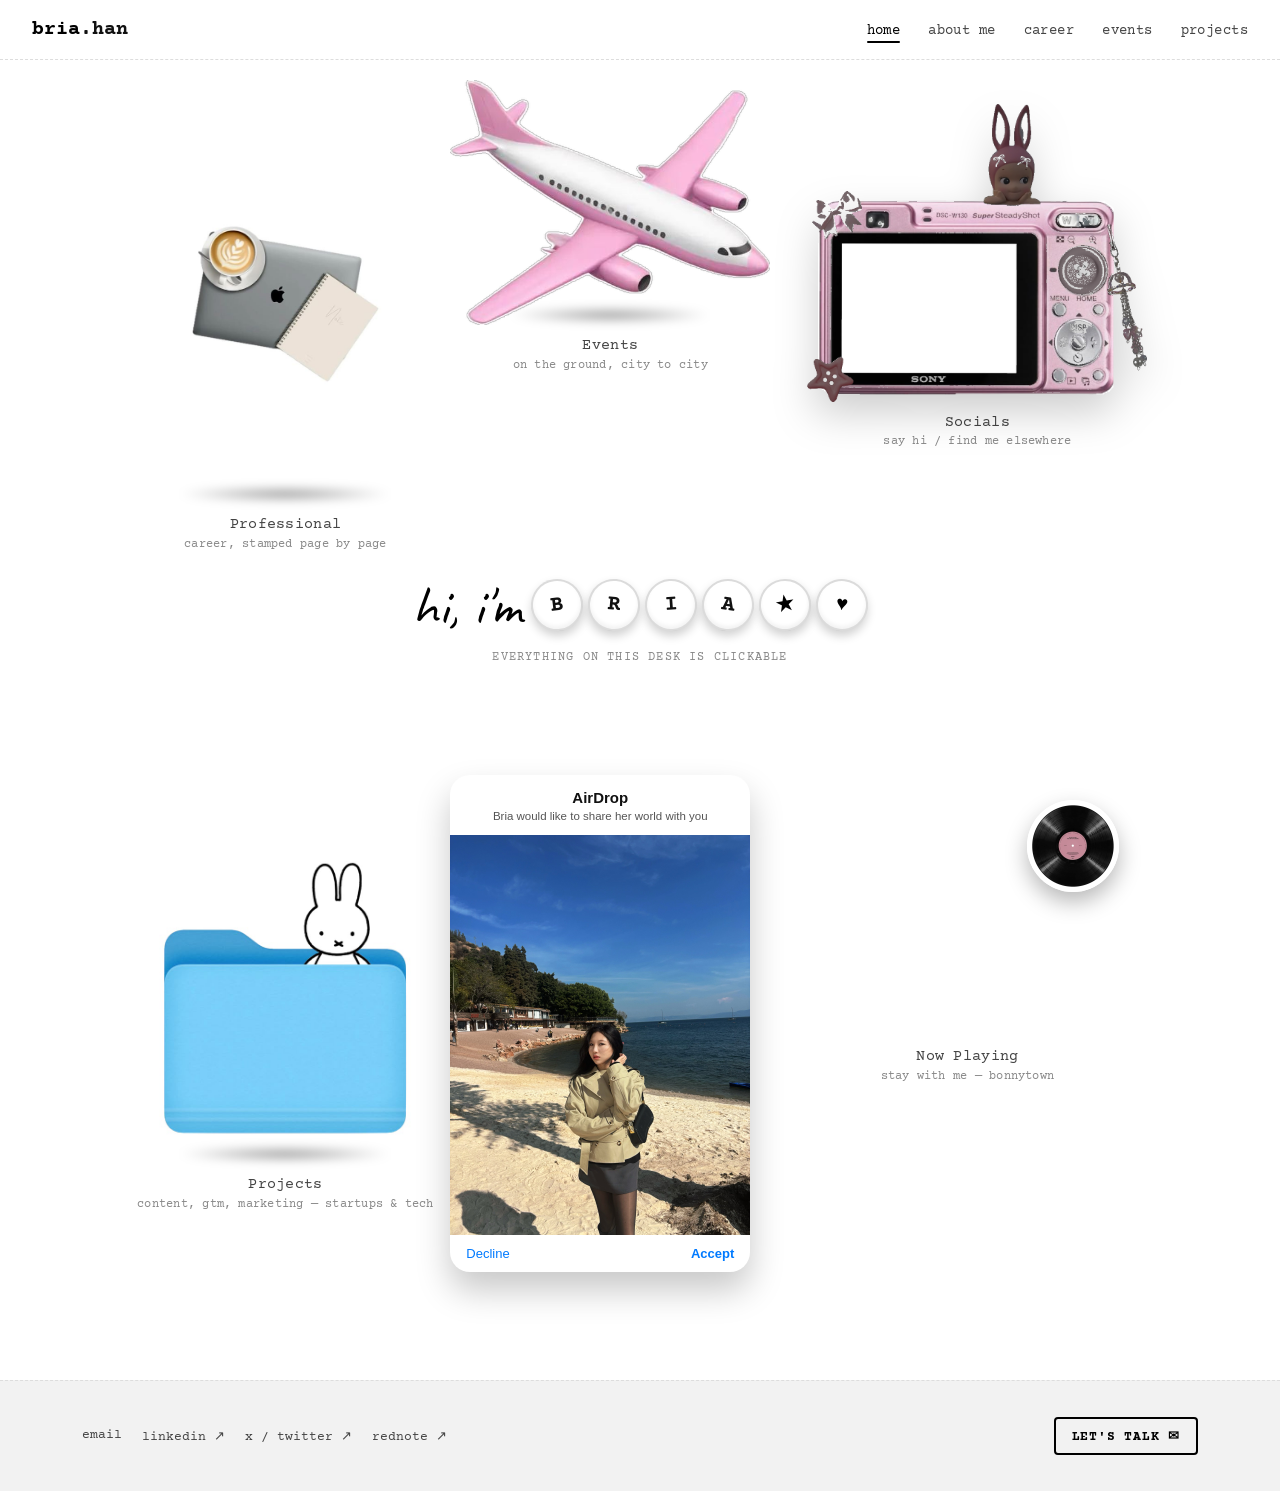
==== index.html @ 5ba540d6 "Fix AirDrop button clicks by removing conflicting drag behavior; update socials sound" ====
<!doctype html>
<html lang="en">
<head>
<meta charset="UTF-8">
<meta name="viewport" content="width=device-width, initial-scale=1">
<title>Bria Han — Growth &amp; GTM Marketer</title>
<meta name="description" content="Bria Han — growth marketing lead scaling AI and Web3 startups from zero to launch.">
<link rel="stylesheet" href="css/style.css?v=1786648457">
<link rel="stylesheet" href="css/home.css?v=1786648457">
</head>
<body>

<nav class="site-nav">
  <a href="index.html" class="logo">bria<span>.han</span></a>
  <button class="nav-toggle" aria-label="Toggle navigation" aria-expanded="false">☰ menu</button>
  <ul class="nav-links">
    <li><a href="index.html" class="active">home</a></li>
    <li><a href="life.html">about me</a></li>
    <li><a href="career.html">career</a></li>
    <li><a href="events.html">events</a></li>
    <li><a href="projects.html">projects</a></li>
  </ul>
</nav>

<main>
  <section class="flatlay">
    <div class="wrap">
      <div class="flatlay-canvas" id="flatlayCanvas" data-reveal>

        <div class="flatlay-greeting">
          <a class="hand-greeting" href="life.html">
            <span class="hand-lead">hi, i'm</span>
            <span class="bead-name">
              <span class="bead" style="--r:-7deg">B</span>
              <span class="bead" style="--r:5deg">R</span>
              <span class="bead" style="--r:-4deg">I</span>
              <span class="bead" style="--r:8deg">A</span>
              <span class="bead bead-charm" style="--r:-10deg">★</span>
              <span class="bead bead-charm" style="--r:6deg">♥</span>
            </span>
          </a>
          <span class="hand-hint">everything on this desk is clickable</span>
        </div>

        <!-- Real photo → Career / Professional -->
        <a class="flatlay-item pos-1" href="career.html" aria-label="Professional / Career" data-drag data-sound="assets/sounds/professional-sound.mp3" style="--delay:0ms">
          <span class="obj-photo-frame">
            <img src="assets/professional-4.jpg" alt="" draggable="false">
            <span class="steam" aria-hidden="true">
              <span class="steam-wisp"></span>
              <span class="steam-wisp"></span>
              <span class="steam-wisp"></span>
            </span>
          </span>
          <span class="obj-caption">Professional<small>career, stamped page by page</small></span>
        </a>

        <!-- Real photo → Events -->
        <a class="flatlay-item pos-2" href="events.html" aria-label="Events" data-drag data-sound="assets/sounds/airplane-whoosh.wav" style="--delay:90ms">
          <span class="obj-photo-frame">
            <img src="assets/travel.png" alt="" draggable="false">
          </span>
          <span class="obj-caption">Events<small>on the ground, city to city</small></span>
        </a>

        <!-- Camera + real video playing on its screen → Socials -->
        <a class="flatlay-item pos-3 obj-camera" href="socials.html" aria-label="Socials" data-drag data-sound="assets/sounds/socials-shutter.mp3" style="--delay:180ms">
          <div class="camera-frame">
            <img src="assets/camera-icon.png" alt="" draggable="false">
            <video class="camera-screen" src="assets/life/video-1.mp4" autoplay muted loop playsinline></video>
          </div>
          <span class="obj-caption">Socials<small>say hi / find me elsewhere</small></span>
        </a>

        <!-- Real photo → Projects -->
        <a class="flatlay-item pos-4" href="projects.html" aria-label="Projects" data-drag data-sound="assets/sounds/typing.wav" style="--delay:270ms">
          <span class="obj-photo-frame">
            <img src="assets/professional-3.jpg" alt="" draggable="false">
          </span>
          <span class="obj-caption">Projects<small>content, gtm, marketing — startups &amp; tech</small></span>
        </a>

        <!-- AirDrop mini-card, with a real photo → about me -->
        <div class="flatlay-item pos-5 obj-airdrop" style="--delay:360ms">
          <div class="airdrop-mini">
            <div class="airdrop-mini-top">
              <div class="airdrop-mini-title">AirDrop</div>
              <div class="airdrop-mini-msg">Bria would like to share her world with you</div>
            </div>
            <img class="airdrop-mini-photo" src="assets/life/photo-1.jpg" alt="" draggable="false">
            <div class="airdrop-mini-bottom">
              <button type="button" class="airdrop-decline">Decline</button>
              <button type="button" class="airdrop-accept">Accept</button>
            </div>
          </div>
        </div>

        <!-- Real Spotify embed — plays in place, never leaves the site -->
        <div class="flatlay-item pos-6 obj-music" data-drag style="--delay:450ms">
          <div class="music-stack">
            <img class="vinyl-disc" src="assets/vinyl-icon.jpg" alt="" draggable="false">
            <iframe
              class="music-iframe"
              src="https://open.spotify.com/embed/track/6IrAYJkW5vJPDEv1FZudGi?utm_source=generator&theme=0"
              width="100%" height="152" frameborder="0" allowfullscreen=""
              allow="autoplay; clipboard-write; encrypted-media; fullscreen; picture-in-picture"
              loading="lazy" title="Currently playing on Spotify"></iframe>
          </div>
          <span class="obj-caption">Now Playing<small>stay with me — bonnytown</small></span>
        </div>

      </div>
    </div>
  </section>
</main>

<footer class="site-footer" id="contact">
  <div class="footer-inner">
    <div class="footer-links">
      <a href="mailto:briahan12@gmail.com">email</a>
      <a href="https://www.linkedin.com/in/jia-bria-h-29113a12a/" target="_blank" rel="noopener">linkedin ↗</a>
      <a href="https://x.com/briwhoze" target="_blank" rel="noopener">x / twitter ↗</a>
      <a href="https://xhslink.cn/m/ABX12x1BnRb" target="_blank" rel="noopener">rednote ↗</a>
    </div>
    <a class="footer-cta" href="mailto:briahan12@gmail.com">let's talk ✉</a>
  </div>
</footer>

<script src="js/main.js?v=1786648457"></script>
</body>
</html>
---- css/style.css ----
/* =========================================================
   PASSPORT PORTFOLIO — SHARED STYLES
   ========================================================= */

@import url('https://fonts.googleapis.com/css2?family=Courier+Prime:ital,wght@0,400;0,700;1,400&family=Caveat:wght@500;600;700&display=swap');

:root{
  --paper:        #ffffff;
  --paper-dark:   #f2f2f2;
  --paper-card:   #fefefe;
  --ink:          #111111;
  --ink-soft:     #444444;
  --muted:        #888888;
  --line:         #dddddd;

  --stamp-blue:   #000000;
  --stamp-green:  #000000;
  --stamp-red:    #000000;
  --stamp-mustard:#000000;

  /* stamp-only accent colors (passport stamps keep color; UI chrome stays b/w) */
  --stampc-blue:    #3a5a8c;
  --stampc-green:   #4f7a5c;
  --stampc-red:     #b5523a;
  --stampc-mustard: #b48a2e;
  --stampc-purple:  #6b4f8c;
  --stampc-teal:    #3a7a7a;
  --stampc-babyblue: #6fa8d8;
  --stampc-pink:      #d97fa3;

  --radius-sm: 6px;
  --radius-md: 12px;

  --font-display: 'Courier Prime', 'Courier New', Courier, monospace;
  --font-hand:    'Caveat', cursive;
  --font-mono:    'Courier Prime', 'Courier New', Courier, monospace;
  --font-body:    'Courier Prime', 'Courier New', Courier, monospace;
}

*, *::before, *::after{ box-sizing: border-box; }
html{ scroll-behavior: smooth; }

body{
  margin: 0;
  font-family: var(--font-body);
  color: var(--ink);
  background-color: var(--paper);
  -webkit-font-smoothing: antialiased;
  overflow-x: hidden;
}

img{ max-width: 100%; display:block; }
a{ color: inherit; text-decoration: none; }
button{ font-family: inherit; cursor: pointer; }

.wrap{
  max-width: 1180px;
  margin: 0 auto;
  padding: 0 32px;
}

/* ---------- headings / type helpers ---------- */
h1, h2, h3{ font-family: var(--font-display); margin: 0; }
.hand{ font-family: var(--font-mono); }
.mono{ font-family: var(--font-mono); letter-spacing: .02em; }
.label{
  font-family: var(--font-mono);
  font-size: 12px;
  letter-spacing: .12em;
  text-transform: uppercase;
  color: var(--muted);
}

/* ---------- NAV ---------- */
.site-nav{
  position: sticky;
  top: 0;
  z-index: 50;
  display: flex;
  align-items: center;
  justify-content: space-between;
  padding: 18px 32px;
  background: rgba(255,255,255,0.88);
  backdrop-filter: blur(6px);
  border-bottom: 1px dashed var(--line);
}
.site-nav .logo{
  font-family: var(--font-display);
  font-weight: 700;
  font-size: 20px;
  color: var(--stamp-green);
}
.site-nav .logo span{ color: var(--ink); }
.nav-links{
  display: flex;
  gap: 28px;
  list-style: none;
  margin: 0; padding: 0;
}
.nav-links a{
  font-family: var(--font-mono);
  font-size: 14px;
  letter-spacing: .03em;
  color: var(--ink-soft);
  position: relative;
  transition: color .2s ease;
}
.nav-links a:hover, .nav-links a.active{ color: var(--stamp-red); }
.nav-links a.active::after{
  content: '';
  position: absolute;
  left: 0; right: 0; bottom: -4px;
  height: 2px;
  background: var(--stamp-red);
  border-radius: 2px;
}
.nav-toggle{ display:none; }

@media (max-width: 720px){
  .nav-links{
    position: fixed;
    inset: 62px 0 auto 0;
    background: var(--paper);
    flex-direction: column;
    padding: 18px 32px 26px;
    border-bottom: 1px dashed var(--line);
    display: none;
    gap: 14px;
  }
  .nav-links.open{ display: flex; }
  .nav-toggle{
    display: block;
    background: none;
    border: 1px solid var(--ink);
    border-radius: var(--radius-sm);
    padding: 6px 10px;
    font-family: var(--font-mono);
  }
}

/* ---------- STAMP component ---------- */
.stamp{
  position: relative;
  display: flex;
  flex-direction: column;
  align-items: center;
  justify-content: center;
  text-align: center;
  padding: 14px 10px;
  border: 2px solid var(--c, var(--stamp-blue));
  color: var(--c, var(--stamp-blue));
  opacity: .88;
  background: transparent;
  transition: transform .25s ease, opacity .25s ease;
  user-select: none;
}
.stamp:hover{ transform: rotate(0deg) scale(1.05); opacity: 1; }
.stamp .stamp-title{ font-family: var(--font-mono); font-weight:700; font-size: 12px; line-height:1.25; word-break: break-word; max-width: 92%; }
.stamp .stamp-sub{ font-family: var(--font-mono); font-size: 10px; margin-top:2px; letter-spacing:.04em; }
.stamp .stamp-icon{ font-size: 20px; margin-bottom: 4px; }
.stamp .stamp-icon-img{
  width: 60px;
  height: 60px;
  object-fit: cover;
  border-radius: 50%;
  margin-bottom: 5px;
  box-shadow: 0 2px 5px rgba(0,0,0,0.2);
}
.stamp--tri .stamp-icon-img{ width: 46px; height: 46px; margin-bottom: 3px; }

/* stamps carrying a real photo icon read fine without the passport-stamp
   border/ring, so drop the frame for just those */
.stamp:has(.stamp-icon-img){
  border-color: transparent;
}

.stamp--circle{ width: 128px; height: 128px; border-radius: 50%; border-style: double; border-width: 4px; }
.stamp--hex{
  width: 140px; height: 130px;
  clip-path: polygon(25% 3%, 75% 3%, 100% 50%, 75% 97%, 25% 97%, 0% 50%);
  border-style: dashed;
}
.stamp--tri{
  width: 150px; height: 140px;
  clip-path: polygon(50% 4%, 96% 92%, 4% 92%);
  border-style: solid;
  padding-top: 34px;
}
.stamp--rect{
  width: 150px; height: 96px;
  border-radius: 4px;
  border-style: dotted;
  border-width: 3px;
}

.rot-1{ transform: rotate(-6deg); }
.rot-2{ transform: rotate(4deg); }
.rot-3{ transform: rotate(-2deg); }
.rot-4{ transform: rotate(7deg); }
.rot-5{ transform: rotate(-9deg); }

/* ---------- authentic passport-paper texture (shared by career + about) ---------- */
.passport-paper{
  position: relative;
  background-color: var(--paper-card);
  background-image:
    repeating-linear-gradient(115deg, rgba(0,0,0,0.035) 0px, rgba(0,0,0,0.035) 1px, transparent 1px, transparent 6px),
    repeating-linear-gradient(25deg, rgba(0,0,0,0.03) 0px, rgba(0,0,0,0.03) 1px, transparent 1px, transparent 6px);
}
.passport-paper::before{
  content: '';
  position: absolute;
  inset: 10px;
  border: 1px solid rgba(0,0,0,0.14);
  pointer-events: none;
}
.passport-paper::after{
  content: '';
  position: absolute;
  inset: 13px;
  border: 1px solid rgba(0,0,0,0.07);
  pointer-events: none;
}

/* ---------- card / tilt utility ---------- */
.tilt-card{
  background: var(--paper-card);
  border: 1px solid var(--line);
  box-shadow: 0 6px 18px rgba(0,0,0,0.08);
  transition: transform .25s ease, box-shadow .25s ease;
}
.tilt-card:hover{
  transform: translateY(-6px) rotate(0deg) !important;
  box-shadow: 0 16px 30px rgba(0,0,0,0.16);
  z-index: 5;
}

/* ---------- section rhythm ---------- */
section{ padding: 90px 0; }
.section-head{ text-align:center; margin-bottom: 54px; }
.section-head .label{ margin-bottom: 8px; }
.section-head h2{ font-size: clamp(28px, 4vw, 42px); }

/* ---------- SIMPLE SIGNATURE FOOTER ---------- */
.site-footer{
  margin-top: 60px;
  border-top: 1px dashed var(--line);
  background: var(--paper-dark);
}
.footer-inner{
  display: flex;
  flex-wrap: wrap;
  align-items: center;
  justify-content: space-between;
  gap: 18px;
  padding: 36px 32px;
  max-width: 1180px;
  margin: 0 auto;
}
.footer-links{ display:flex; gap: 20px; flex-wrap: wrap; }
.footer-links a{
  font-family: var(--font-mono);
  font-size: 13px;
  color: var(--ink-soft);
  border-bottom: 1px solid transparent;
  transition: border-color .2s ease, color .2s ease;
}
.footer-links a:hover{ color: var(--stamp-red); border-color: var(--stamp-red); }
.footer-cta{
  font-family: var(--font-mono);
  font-weight: 700;
  font-size: 13px;
  letter-spacing: .06em;
  text-transform: uppercase;
  color: var(--stamp-red);
  border: 2px solid var(--stamp-red);
  padding: 9px 16px;
  border-radius: 4px;
  transition: background .2s ease, color .2s ease;
}
.footer-cta:hover{ background: var(--stamp-red); color: var(--paper); }
.footer-signoff{
  text-align:center;
  font-family: var(--font-mono);
  font-size: 13px;
  color: var(--ink-soft);
  padding: 4px 0 28px;
}

/* ---------- perforated divider ---------- */
.perf-divider{
  height: 0;
  border-top: 2px dashed var(--line);
  margin: 0 32px;
}

/* ---------- utility ---------- */
.btn{
  display: inline-flex;
  align-items: center;
  gap: 8px;
  font-family: var(--font-mono);
  font-size: 13px;
  letter-spacing: .05em;
  text-transform: uppercase;
  border: 2px solid var(--ink);
  padding: 10px 18px;
  border-radius: 4px;
  background: transparent;
  transition: all .2s ease;
}
.btn:hover{ background: var(--ink); color: var(--paper); }
.btn--accent{ border-color: var(--stamp-red); color: var(--stamp-red); }
.btn--accent:hover{ background: var(--stamp-red); color: var(--paper); }

[data-reveal]{
  opacity: 0;
  transform: translateY(18px);
  transition: opacity .6s ease, transform .6s ease;
}
[data-reveal].is-visible{ opacity: 1; transform: translateY(0); }

.visually-hidden{
  position:absolute; width:1px; height:1px; overflow:hidden;
  clip:rect(0 0 0 0); white-space:nowrap;
}
---- css/home.css ----
/* ===================== HOME — SCATTERED FLATLAY (illustrated objects) ===================== */

.flatlay{
  padding-top: 20px;
  padding-bottom: 20px;
}
.flatlay-canvas{
  position: relative;
  width: 100%;
  min-height: 1220px;
}

.flatlay-item{
  position: absolute;
  width: 340px;
  background: none;
  border: none;
  text-align: center;
  cursor: pointer;
  opacity: 1;
  animation: item-float 7.5s ease-in-out infinite;
  animation-delay: var(--delay, 0ms);
}
.flatlay-item.is-dragging{ animation: none !important; cursor: grabbing; z-index: 40; }
.flatlay-item:not(.is-dragging):hover{
  animation-play-state: paused;
  transform: translateY(-8px) scale(1.03) rotate(var(--rot, 0deg)) !important;
  z-index: 30;
}
/* images/video must never trigger the browser's native drag-and-drop —
   that hijacks our custom drag and turns every move into an accidental click */
.flatlay-item img,
.flatlay-item video{
  -webkit-user-drag: none;
  user-drag: none;
  user-select: none;
  -webkit-user-select: none;
}

.obj-photo-frame{
  position: relative;
  display: block;
  background: none;
  border: none;
  padding: 0;
}
/* contact shadow: a blurred ellipse instead of drop-shadow, since plain JPGs
   have no alpha channel and drop-shadow would box the whole rectangle */
.obj-photo-frame::after{
  content: '';
  position: absolute;
  left: 50%; bottom: 2px;
  transform: translateX(-50%);
  width: 62%; height: 16px;
  background: radial-gradient(ellipse, rgba(0,0,0,0.4) 0%, rgba(0,0,0,0) 72%);
  filter: blur(5px);
  z-index: 0;
  transition: opacity .25s ease;
}
.flatlay-item:hover .obj-photo-frame::after{ opacity: .7; }
/* ---------- rising steam over the coffee cup (Professional icon) ---------- */
.steam{
  position: absolute;
  left: 29%;
  top: 30%;
  width: 1px;
  height: 1px;
  z-index: 2;
  pointer-events: none;
}
.steam-wisp{
  position: absolute;
  bottom: 0;
  left: 0;
  width: 7px;
  height: 26px;
  border-radius: 50%;
  background: rgba(255,255,255,0.75);
  filter: blur(3px);
  opacity: 0;
  animation: steam-rise 3.2s ease-in infinite;
}
.steam-wisp:nth-child(1){ left: -10px; animation-delay: 0s; }
.steam-wisp:nth-child(2){ left: 0px;   animation-delay: 1.05s; }
.steam-wisp:nth-child(3){ left: 9px;   animation-delay: 2.1s; }
.flatlay-item:hover .steam-wisp{ animation-duration: 2s; }
@keyframes steam-rise{
  0%{ transform: translateY(0) translateX(0) scaleX(1); opacity: 0; }
  15%{ opacity: .65; }
  55%{ transform: translateY(-30px) translateX(4px) scaleX(1.3); opacity: .4; }
  100%{ transform: translateY(-58px) translateX(-3px) scaleX(1.6); opacity: 0; }
}
@media (prefers-reduced-motion: reduce){
  .steam-wisp{ animation: none; opacity: 0; }
}
@media (max-width: 860px){
  .steam{ display: none; }
}

.obj-photo-frame img{
  position: relative;
  z-index: 1;
  width: 100%;
  height: auto;
  max-height: 400px;
  object-fit: contain;
  display: block;
  margin: 0 auto;
  mix-blend-mode: multiply;
}

.obj-caption{
  display: block;
  margin-top: 12px;
  font-family: var(--font-mono);
  font-size: 15px;
  letter-spacing: .02em;
  color: var(--ink-soft);
  line-height: 1.25;
}
.obj-caption small{
  display:block;
  font-family: var(--font-mono);
  font-size: 11.5px;
  color: var(--muted);
  margin-top: 3px;
  letter-spacing: .02em;
}

/* --- placements (desktop): six large objects, condensed close around the greeting --- */
.pos-1{ top: 2%;  left: 3%;  --rot: -6deg; z-index: 2; }
.pos-2{ top: 0%;  left: 33%; --rot: 5deg;  width: 320px; z-index: 2; }
.pos-3{ top: 2%;  left: 65%; --rot: -5deg; width: 340px; z-index: 2; }
.pos-4{ top: 61%; left: 3%;  --rot: 5deg;  z-index: 2; }
.pos-5{ top: 57%; left: 33%; --rot: -4deg; width: 300px; z-index: 2; }
.pos-6{ top: 59%; left: 65%; --rot: 4deg;  width: 320px; z-index: 2; }

/* ---------- Spotify — real embed, plays in place ---------- */
.obj-music{ cursor: default; }
.obj-music:not(.is-dragging):hover{ transform: translateY(-8px) rotate(var(--rot, 0deg)) !important; }
.music-stack{
  position: relative;
  padding-top: 84px;
}
.vinyl-disc{
  position: absolute;
  top: 0;
  right: 8px;
  width: 92px;
  height: 92px;
  border-radius: 50%;
  box-shadow: 0 10px 22px rgba(0,0,0,0.28);
  animation: vinyl-spin 6s linear infinite;
  animation-play-state: paused;
}
.obj-music:hover .vinyl-disc{ animation-play-state: running; }
.music-iframe{ display: block; border-radius: 10px; }
@keyframes vinyl-spin{ from{ transform: rotate(0deg); } to{ transform: rotate(360deg); } }

/* ---------- camera + a real video clip playing on its screen → Socials ---------- */
.camera-frame{
  position: relative;
  filter: drop-shadow(0 18px 20px rgba(0,0,0,0.2));
}
.camera-frame img{ width: 100%; display: block; }
.camera-screen{
  position: absolute;
  left: 10.3%; top: 46.9%;
  width: 51.2%; height: 43.1%;
  object-fit: cover;
}

/* ---------- AirDrop mini-card, with a real photo → email ----------
   the photo strip is sized to the source photo's own 3:4 portrait ratio
   instead of a fixed crop, so nothing gets awkwardly cut off. */
.obj-airdrop{ width: 300px; }
.airdrop-mini{
  border-radius: 20px;
  overflow: hidden;
  background: #fff;
  box-shadow: 0 18px 34px rgba(0,0,0,0.22);
  font-family: -apple-system, BlinkMacSystemFont, 'Helvetica Neue', sans-serif;
  text-align: left;
}
.airdrop-mini-top{ padding: 14px 16px 10px; text-align: center; }
.airdrop-mini-title{ font-weight: 700; font-size: 15px; color: #111; }
.airdrop-mini-msg{ font-size: 11.5px; color: #555; margin-top: 3px; line-height: 1.35; }
.airdrop-mini-photo{
  display: block;
  width: 100%;
  aspect-ratio: 3 / 4;
  height: auto;
  object-fit: cover;
  object-position: center 30%;
}
.airdrop-mini-bottom{
  display: flex;
  justify-content: space-between;
  padding: 11px 16px;
  font-size: 13px;
  color: #007aff;
  font-family: -apple-system, BlinkMacSystemFont, 'Helvetica Neue', sans-serif;
}
.airdrop-mini-bottom button{
  background: none;
  border: none;
  padding: 0;
  margin: 0;
  font: inherit;
  color: inherit;
  cursor: pointer;
  transition: transform .15s ease;
}
.airdrop-mini-bottom button:active{ transform: scale(0.94); }
.airdrop-mini-bottom .airdrop-accept{ font-weight: 600; }

/* centered greeting */
.flatlay-greeting{
  position: absolute;
  top: 44%;
  left: 50%;
  transform: translate(-50%, -50%);
  text-align: center;
  width: min(560px, 84vw);
  z-index: 5;
}
.flatlay-greeting .hand-greeting{
  display: inline-flex;
  align-items: center;
  gap: 10px;
  flex-wrap: wrap;
  justify-content: center;
}
.hand-lead{
  font-family: var(--font-hand);
  font-size: clamp(38px, 6vw, 56px);
  color: var(--stamp-green);
  transition: color .2s ease;
}
.flatlay-greeting a.hand-greeting:hover .hand-lead{ color: var(--stamp-red); }

.bead-name{ display: inline-flex; align-items: center; gap: 5px; }
.bead{
  display: inline-flex;
  align-items: center;
  justify-content: center;
  width: 52px;
  height: 52px;
  border-radius: 50%;
  background: #fff;
  border: 2px solid rgba(0,0,0,0.14);
  box-shadow: 0 5px 10px rgba(0,0,0,0.18), inset 0 -3px 4px rgba(0,0,0,0.05);
  font-family: var(--font-display);
  font-weight: 800;
  font-size: 22px;
  color: var(--ink);
  transform: rotate(var(--r, 0deg));
  transition: transform .2s ease;
  animation: bead-roll-in .8s cubic-bezier(.3,.9,.35,1) backwards;
}
.bead-name .bead:nth-child(1){ animation-delay: .1s; }
.bead-name .bead:nth-child(2){ animation-delay: .24s; }
.bead-name .bead:nth-child(3){ animation-delay: .38s; }
.bead-name .bead:nth-child(4){ animation-delay: .52s; }
.bead-name .bead:nth-child(5){ animation-delay: .66s; }
.bead-name .bead:nth-child(6){ animation-delay: .80s; }
@keyframes bead-roll-in{
  from{ transform: translateX(-160px) rotate(-900deg); opacity: 0; }
  to{ transform: translateX(0) rotate(var(--r, 0deg)); opacity: 1; }
}
.hand-greeting:hover .bead{ transform: rotate(var(--r, 0deg)) translateY(-2px); }
.bead-charm{ font-size: 20px; color: var(--stamp-red); }

.flatlay-greeting .hand-hint{
  display: block;
  font-family: var(--font-mono);
  font-size: 12px;
  color: var(--muted);
  letter-spacing: .1em;
  text-transform: uppercase;
  margin-top: 10px;
}

/* ambient float — always on, no entrance choreography */
@keyframes item-float{
  0%, 100%{ transform: translateY(0) rotate(var(--rot, 0deg)); }
  50%{ transform: translateY(-10px) rotate(var(--rot, 0deg)); }
}
@media (prefers-reduced-motion: reduce){
  .flatlay-item{ animation: none; }
  .bead{ animation: none; }
}

/* ---------------- MOBILE: collapse to simple stack ---------------- */
@media (max-width: 860px){
  .flatlay-canvas{ min-height: 0; }
  .flatlay-greeting{
    position: static;
    transform: none;
    width: 100%;
    margin-bottom: 40px;
  }
  .flatlay-item{
    position: static;
    width: 240px;
    margin: 0 auto 34px;
    animation: none !important;
    transform: none !important;
  }
}
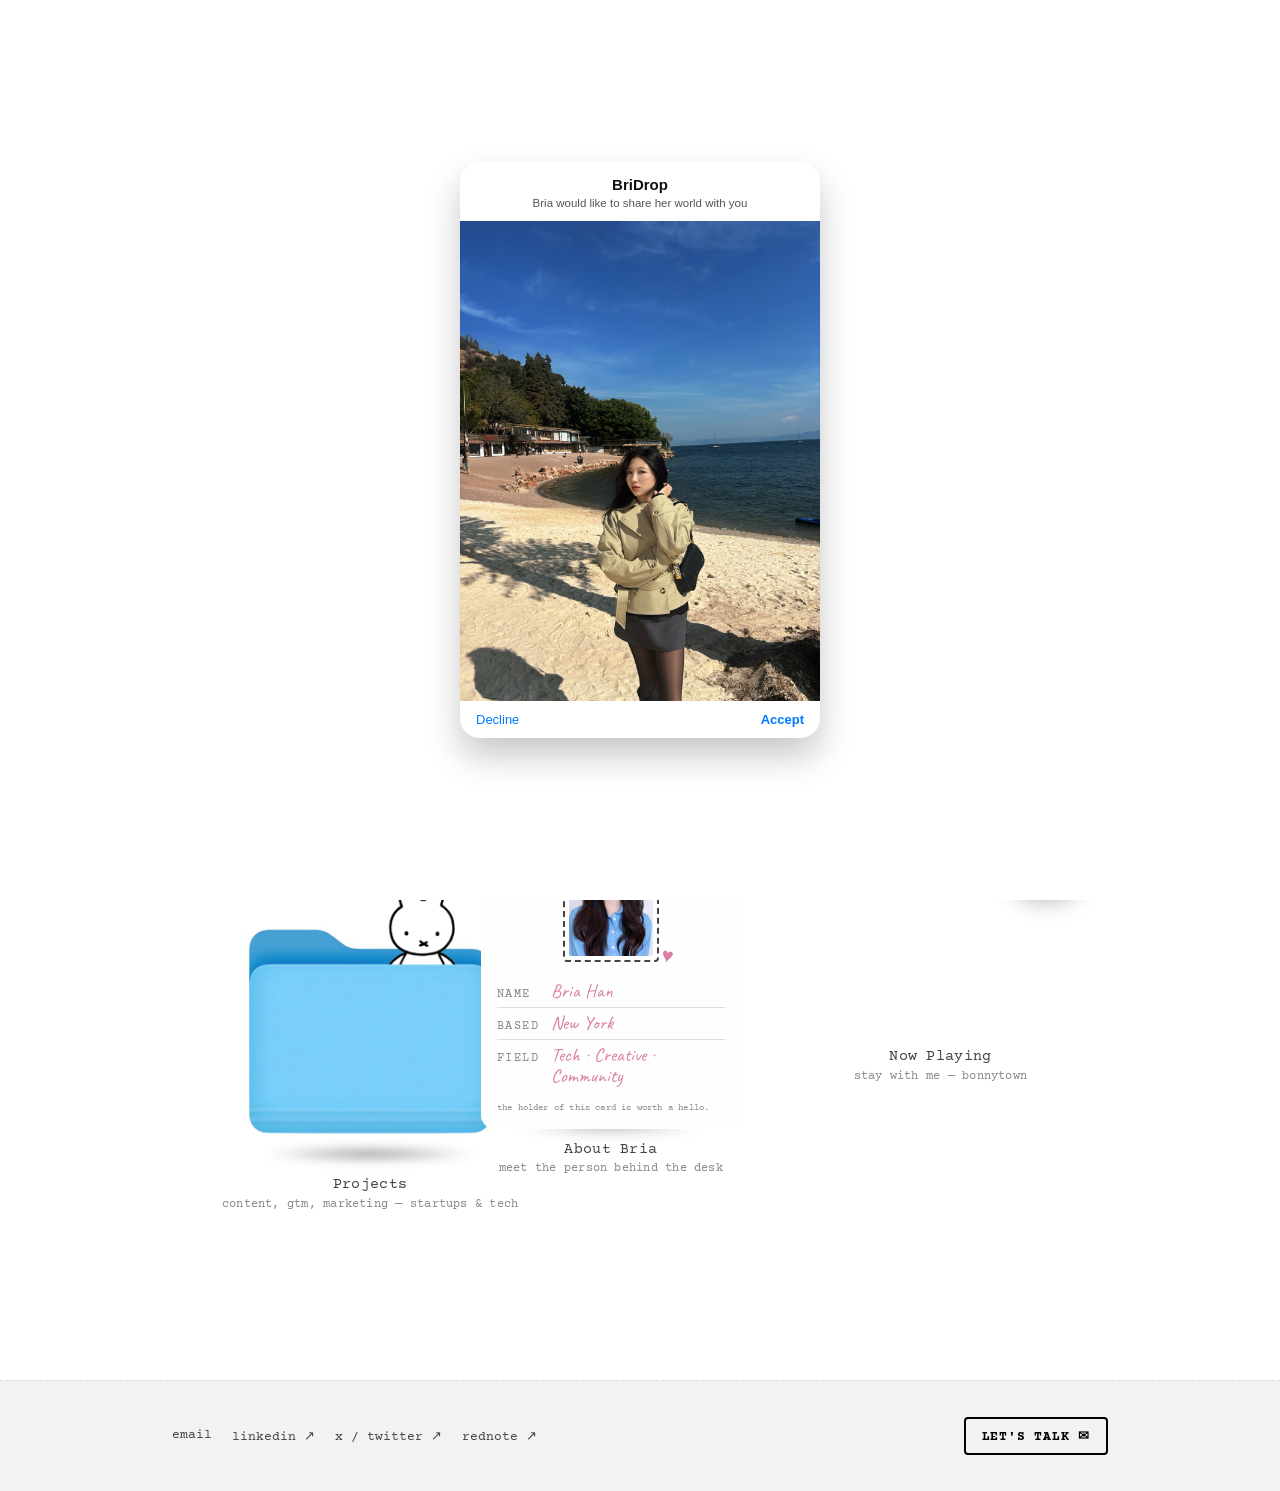
==== commit e529133d: "Consolidate recent site work: passport polish, folder/box/nav cleanup, dead code removal - Career: p" ====
--- a/index.html
+++ b/index.html
@@ -5,12 +5,14 @@
 <meta name="viewport" content="width=device-width, initial-scale=1">
 <title>Bria Han — Growth &amp; GTM Marketer</title>
 <meta name="description" content="Bria Han — growth marketing lead scaling AI and Web3 startups from zero to launch.">
-<link rel="stylesheet" href="css/style.css?v=1786648457">
-<link rel="stylesheet" href="css/home.css?v=1786648457">
+<link rel="stylesheet" href="css/style.css?v=1788389389">
+<link rel="stylesheet" href="css/home.css?v=1788394858">
+<link rel="stylesheet" href="css/intro.css?v=1788391238">
 </head>
 <body>
 
 <nav class="site-nav">
+<div class="nav-inner">
   <a href="index.html" class="logo">bria<span>.han</span></a>
   <button class="nav-toggle" aria-label="Toggle navigation" aria-expanded="false">☰ menu</button>
   <ul class="nav-links">
@@ -20,6 +22,7 @@
     <li><a href="events.html">events</a></li>
     <li><a href="projects.html">projects</a></li>
   </ul>
+</div>
 </nav>
 
 <main>
@@ -80,20 +83,25 @@
           <span class="obj-caption">Projects<small>content, gtm, marketing — startups &amp; tech</small></span>
         </a>
 
-        <!-- AirDrop mini-card, with a real photo → about me -->
-        <div class="flatlay-item pos-5 obj-airdrop" style="--delay:360ms">
-          <div class="airdrop-mini">
-            <div class="airdrop-mini-top">
-              <div class="airdrop-mini-title">AirDrop</div>
-              <div class="airdrop-mini-msg">Bria would like to share her world with you</div>
+        <!-- ID-badge card, with a real photo → about me -->
+        <a class="flatlay-item pos-5 obj-contactcard" href="life.html" aria-label="About Me" data-drag style="--delay:360ms">
+          <div class="contact-card">
+            <div class="contact-card-clip"></div>
+            <div class="contact-card-title">Welcome<span>*</span></div>
+            <div class="contact-card-photo">
+              <img src="assets/life/photo-professional.jpg" alt="" draggable="false">
+              <span class="contact-doodle contact-doodle--star" aria-hidden="true">★</span>
+              <span class="contact-doodle contact-doodle--heart" aria-hidden="true">♥</span>
             </div>
-            <img class="airdrop-mini-photo" src="assets/life/photo-1.jpg" alt="" draggable="false">
-            <div class="airdrop-mini-bottom">
-              <button type="button" class="airdrop-decline">Decline</button>
-              <button type="button" class="airdrop-accept">Accept</button>
+            <div class="contact-card-fields">
+              <div class="contact-field"><span class="label">name</span><span class="val val--hand">Bria Han</span></div>
+              <div class="contact-field"><span class="label">based</span><span class="val val--hand">New York</span></div>
+              <div class="contact-field"><span class="label">field</span><span class="val val--hand">Tech · Creative · Community</span></div>
             </div>
+            <div class="contact-card-note">the holder of this card is worth a hello.</div>
           </div>
-        </div>
+          <span class="obj-caption">About Bria<small>meet the person behind the desk</small></span>
+        </a>
 
         <!-- Real Spotify embed — plays in place, never leaves the site -->
         <div class="flatlay-item pos-6 obj-music" data-drag style="--delay:450ms">
@@ -126,6 +134,7 @@
   </div>
 </footer>
 
-<script src="js/main.js?v=1786648457"></script>
+<script src="js/main.js?v=1788389389"></script>
+<script src="js/intro.js?v=1788391238"></script>
 </body>
 </html>
--- a/css/style.css
+++ b/css/style.css
@@ -54,7 +54,7 @@
 button{ font-family: inherit; cursor: pointer; }
 
 .wrap{
-  max-width: 1180px;
+  max-width: 1000px;
   margin: 0 auto;
   padding: 0 32px;
 }
@@ -76,13 +76,20 @@
   position: sticky;
   top: 0;
   z-index: 50;
+  background: rgba(255,255,255,0.88);
+  backdrop-filter: blur(6px);
+  border-bottom: 1px dashed var(--line);
+}
+/* bar itself stays full-bleed; its content lines up with the same
+   centered column as everything else so the nav doesn't read as wider
+   than the page beneath it */
+.nav-inner{
+  max-width: 1000px;
+  margin: 0 auto;
   display: flex;
   align-items: center;
   justify-content: space-between;
   padding: 18px 32px;
-  background: rgba(255,255,255,0.88);
-  backdrop-filter: blur(6px);
-  border-bottom: 1px dashed var(--line);
 }
 .site-nav .logo{
   font-family: var(--font-display);
@@ -153,8 +160,35 @@
   background: transparent;
   transition: transform .25s ease, opacity .25s ease;
   user-select: none;
+  cursor: pointer;
 }
 .stamp:hover{ transform: rotate(0deg) scale(1.05); opacity: 1; }
+
+.stamp-tip{
+  position: absolute;
+  transform: translate(-50%, -100%);
+  background: var(--ink);
+  color: var(--paper);
+  font-family: var(--font-mono);
+  font-size: 12px;
+  line-height: 1.45;
+  padding: 9px 13px;
+  border-radius: 8px;
+  max-width: 220px;
+  text-align: center;
+  z-index: 60;
+  pointer-events: none;
+  box-shadow: 0 10px 24px rgba(0,0,0,0.28);
+}
+.stamp-tip::after{
+  content: '';
+  position: absolute;
+  top: 100%;
+  left: 50%;
+  transform: translateX(-50%);
+  border: 6px solid transparent;
+  border-top-color: var(--ink);
+}
 .stamp .stamp-title{ font-family: var(--font-mono); font-weight:700; font-size: 12px; line-height:1.25; word-break: break-word; max-width: 92%; }
 .stamp .stamp-sub{ font-family: var(--font-mono); font-size: 10px; margin-top:2px; letter-spacing:.04em; }
 .stamp .stamp-icon{ font-size: 20px; margin-bottom: 4px; }
@@ -254,7 +288,7 @@
   justify-content: space-between;
   gap: 18px;
   padding: 36px 32px;
-  max-width: 1180px;
+  max-width: 1000px;
   margin: 0 auto;
 }
 .footer-links{ display:flex; gap: 20px; flex-wrap: wrap; }
--- a/css/home.css
+++ b/css/home.css
@@ -170,49 +170,97 @@
   object-fit: cover;
 }
 
-/* ---------- AirDrop mini-card, with a real photo → email ----------
-   the photo strip is sized to the source photo's own 3:4 portrait ratio
-   instead of a fixed crop, so nothing gets awkwardly cut off. */
-.obj-airdrop{ width: 300px; }
-.airdrop-mini{
-  border-radius: 20px;
-  overflow: hidden;
-  background: #fff;
-  box-shadow: 0 18px 34px rgba(0,0,0,0.22);
-  font-family: -apple-system, BlinkMacSystemFont, 'Helvetica Neue', sans-serif;
+/* ---------- Contact card, styled like a creator/ID badge ----------
+   No card "frame" — it sits on the desk like every other real object here,
+   with the same soft blurred contact-shadow trick as .obj-photo-frame. */
+.obj-contactcard{ width: 260px; }
+.contact-card{
+  position: relative;
+  background: var(--paper-card);
+  border-radius: 14px;
+  padding: 18px 16px 14px;
   text-align: left;
 }
-.airdrop-mini-top{ padding: 14px 16px 10px; text-align: center; }
-.airdrop-mini-title{ font-weight: 700; font-size: 15px; color: #111; }
-.airdrop-mini-msg{ font-size: 11.5px; color: #555; margin-top: 3px; line-height: 1.35; }
-.airdrop-mini-photo{
+.contact-card::after{
+  content: '';
+  position: absolute;
+  left: 50%; bottom: -6px;
+  transform: translateX(-50%);
+  width: 70%; height: 18px;
+  background: radial-gradient(ellipse, rgba(0,0,0,0.32) 0%, rgba(0,0,0,0) 72%);
+  filter: blur(6px);
+  z-index: -1;
+}
+.flatlay-item:hover .contact-card::after{ opacity: .7; }
+.contact-card-clip{
+  position: absolute;
+  top: -11px; left: 50%;
+  transform: translateX(-50%);
+  width: 34px; height: 22px;
+  border: 3px solid var(--ink-soft);
+  border-bottom: none;
+  border-radius: 10px 10px 0 0;
+  background: var(--paper-card);
+}
+.contact-card-title{
+  font-family: var(--font-display);
+  font-weight: 700;
+  font-size: 20px;
+  text-align: center;
+  margin-bottom: 12px;
+  padding-bottom: 9px;
+  border-bottom: 1px dashed var(--line);
+}
+.contact-card-title span{ color: var(--stampc-pink); }
+.contact-card-photo{
+  position: relative;
+  width: 96px;
+  margin: 0 auto 14px;
+  border: 2px dashed var(--ink-soft);
+  padding: 4px;
+  border-radius: 4px;
+}
+.contact-card-photo img{
   display: block;
   width: 100%;
   aspect-ratio: 3 / 4;
-  height: auto;
   object-fit: cover;
-  object-position: center 30%;
-}
-.airdrop-mini-bottom{
+  object-position: center 20%;
+  border-radius: 2px;
+}
+.contact-doodle{
+  position: absolute;
+  font-size: 20px;
+  line-height: 1;
+  color: var(--stampc-pink);
+  transform: rotate(var(--r, 0deg));
+}
+.contact-doodle--star{ top: -12px; left: -16px; --r: -12deg; }
+.contact-doodle--heart{ bottom: -8px; right: -16px; --r: 10deg; }
+.contact-card-fields{ display: flex; flex-direction: column; }
+.contact-field{
   display: flex;
-  justify-content: space-between;
-  padding: 11px 16px;
-  font-size: 13px;
-  color: #007aff;
-  font-family: -apple-system, BlinkMacSystemFont, 'Helvetica Neue', sans-serif;
-}
-.airdrop-mini-bottom button{
-  background: none;
-  border: none;
-  padding: 0;
-  margin: 0;
-  font: inherit;
-  color: inherit;
-  cursor: pointer;
-  transition: transform .15s ease;
-}
-.airdrop-mini-bottom button:active{ transform: scale(0.94); }
-.airdrop-mini-bottom .airdrop-accept{ font-weight: 600; }
+  align-items: baseline;
+  gap: 8px;
+  padding: 5px 0;
+  border-bottom: 1px solid var(--line);
+}
+.contact-field:last-child{ border-bottom: none; }
+.contact-field .label{ min-width: 46px; }
+.contact-field .val--hand{
+  font-family: var(--font-hand);
+  font-size: 19px;
+  color: var(--stampc-pink);
+  line-height: 1.1;
+}
+.contact-card-note{
+  margin-top: 10px;
+  font-family: var(--font-mono);
+  font-size: 9px;
+  letter-spacing: .02em;
+  color: var(--muted);
+  line-height: 1.4;
+}
 
 /* centered greeting */
 .flatlay-greeting{
--- a/css/intro.css
+++ b/css/intro.css
@@ -0,0 +1,107 @@
+/* =====================================================================
+   ENTRY INTERSTITIAL — AirDrop opener
+   Same card design as the AirDrop item already on the desk (.airdrop-mini
+   in home.css) — real AirDrop look, just full-screen for the entry moment.
+   ===================================================================== */
+
+body.intro-locked{ overflow: hidden; }
+
+.intro-overlay{
+  position: fixed;
+  inset: 0;
+  z-index: 500;
+  display: flex;
+  align-items: center;
+  justify-content: center;
+  padding: 24px;
+  background: var(--paper);
+  opacity: 1;
+  transition: opacity .5s ease;
+}
+.intro-overlay.intro-exit{ opacity: 0; pointer-events: none; }
+.intro-overlay.intro-exit .intro-card{
+  animation: none;
+  transform: translateY(-14px) scale(.97);
+  opacity: 0;
+}
+
+.intro-card{
+  position: relative;
+  width: min(360px, 100%);
+  border-radius: 20px;
+  overflow: hidden;
+  background: #fff;
+  box-shadow: 0 18px 34px rgba(0,0,0,0.22);
+  font-family: -apple-system, BlinkMacSystemFont, 'Helvetica Neue', sans-serif;
+  text-align: left;
+  transition: transform .5s cubic-bezier(.3,.9,.3,1), opacity .4s ease;
+  animation: intro-float 6s ease-in-out infinite;
+}
+/* same tactile "picked up" feel as hovering an item on the desk */
+.intro-card:hover{
+  animation-play-state: paused;
+  transform: translateY(-8px) scale(1.015);
+}
+@keyframes intro-float{
+  0%, 100%{ transform: translateY(0); }
+  50%{ transform: translateY(-8px); }
+}
+
+.intro-airdrop-top{ padding: 14px 16px 10px; text-align: center; }
+.intro-airdrop-title{ font-weight: 700; font-size: 15px; color: #111; }
+.intro-airdrop-msg{
+  font-size: 11.5px;
+  color: #555;
+  margin-top: 3px;
+  line-height: 1.35;
+  min-height: 15px;
+  transition: opacity .16s ease;
+}
+.intro-airdrop-msg.is-swapping{ opacity: 0; }
+
+.intro-airdrop-photo{
+  display: block;
+  width: 100%;
+  aspect-ratio: 3 / 4;
+  height: auto;
+  object-fit: cover;
+  object-position: center 30%;
+}
+
+.intro-airdrop-bottom{
+  display: flex;
+  justify-content: space-between;
+  padding: 11px 16px;
+  font-size: 13px;
+  color: #007aff;
+}
+.intro-airdrop-bottom[hidden]{ display: none; }
+.intro-link{
+  background: none;
+  border: none;
+  padding: 10px 6px;
+  margin: -10px -6px;
+  font: inherit;
+  color: inherit;
+  cursor: pointer;
+  transition: transform .15s ease;
+}
+.intro-link:active{ transform: scale(.94); }
+.intro-link.is-pressed{ animation: intro-press .3s ease; }
+.intro-link--bold{ font-weight: 600; }
+.intro-link:disabled{ opacity: .5; cursor: default; pointer-events: none; }
+
+@keyframes intro-press{
+  0%{ transform: scale(1); }
+  40%{ transform: scale(.88); }
+  100%{ transform: scale(1); }
+}
+
+@media (prefers-reduced-motion: reduce){
+  .intro-overlay,
+  .intro-card,
+  .intro-airdrop-msg,
+  .intro-link{ transition: none !important; }
+  .intro-card{ animation: none !important; }
+  .intro-link.is-pressed{ animation: none !important; }
+}
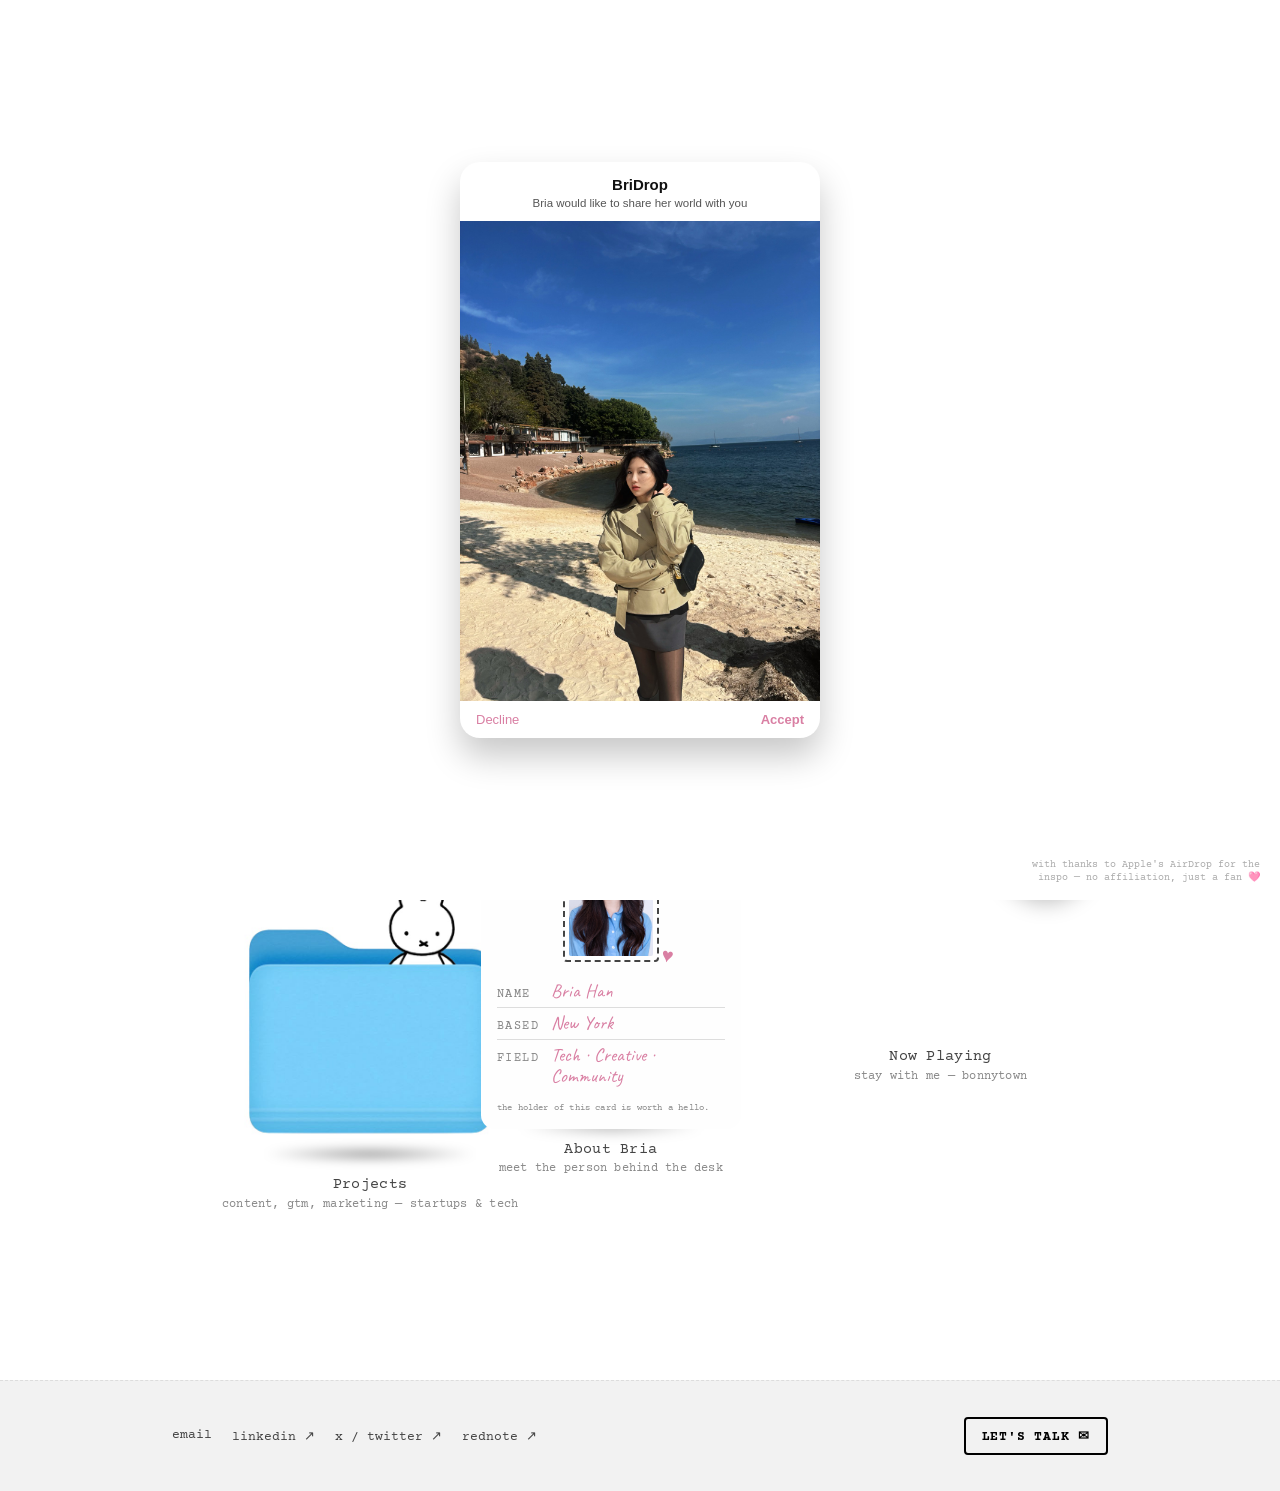
==== commit faffeeb6: "Update about-me letter text; recolor BriDrop buttons pink and add an AirDrop credit line - Letter: s" ====
--- a/index.html
+++ b/index.html
@@ -7,7 +7,7 @@
 <meta name="description" content="Bria Han — growth marketing lead scaling AI and Web3 startups from zero to launch.">
 <link rel="stylesheet" href="css/style.css?v=1788389389">
 <link rel="stylesheet" href="css/home.css?v=1788394858">
-<link rel="stylesheet" href="css/intro.css?v=1788391238">
+<link rel="stylesheet" href="css/intro.css?v=1789434597">
 </head>
 <body>
 
@@ -135,6 +135,6 @@
 </footer>
 
 <script src="js/main.js?v=1788389389"></script>
-<script src="js/intro.js?v=1788391238"></script>
+<script src="js/intro.js?v=1789434597"></script>
 </body>
 </html>
--- a/css/intro.css
+++ b/css/intro.css
@@ -68,12 +68,26 @@
   object-position: center 30%;
 }
 
+/* a small, honest nod — this card's whole shape is a wink at AirDrop,
+   not a claim to be it. Sits outside the card entirely, in the corner
+   of the screen behind it, not on the card's own paper. */
+.intro-credit{
+  position: absolute;
+  right: 20px;
+  bottom: 16px;
+  max-width: 240px;
+  text-align: right;
+  font-size: 10px;
+  line-height: 1.3;
+  color: #aaa;
+}
+
 .intro-airdrop-bottom{
   display: flex;
   justify-content: space-between;
   padding: 11px 16px;
   font-size: 13px;
-  color: #007aff;
+  color: var(--stampc-pink);
 }
 .intro-airdrop-bottom[hidden]{ display: none; }
 .intro-link{
